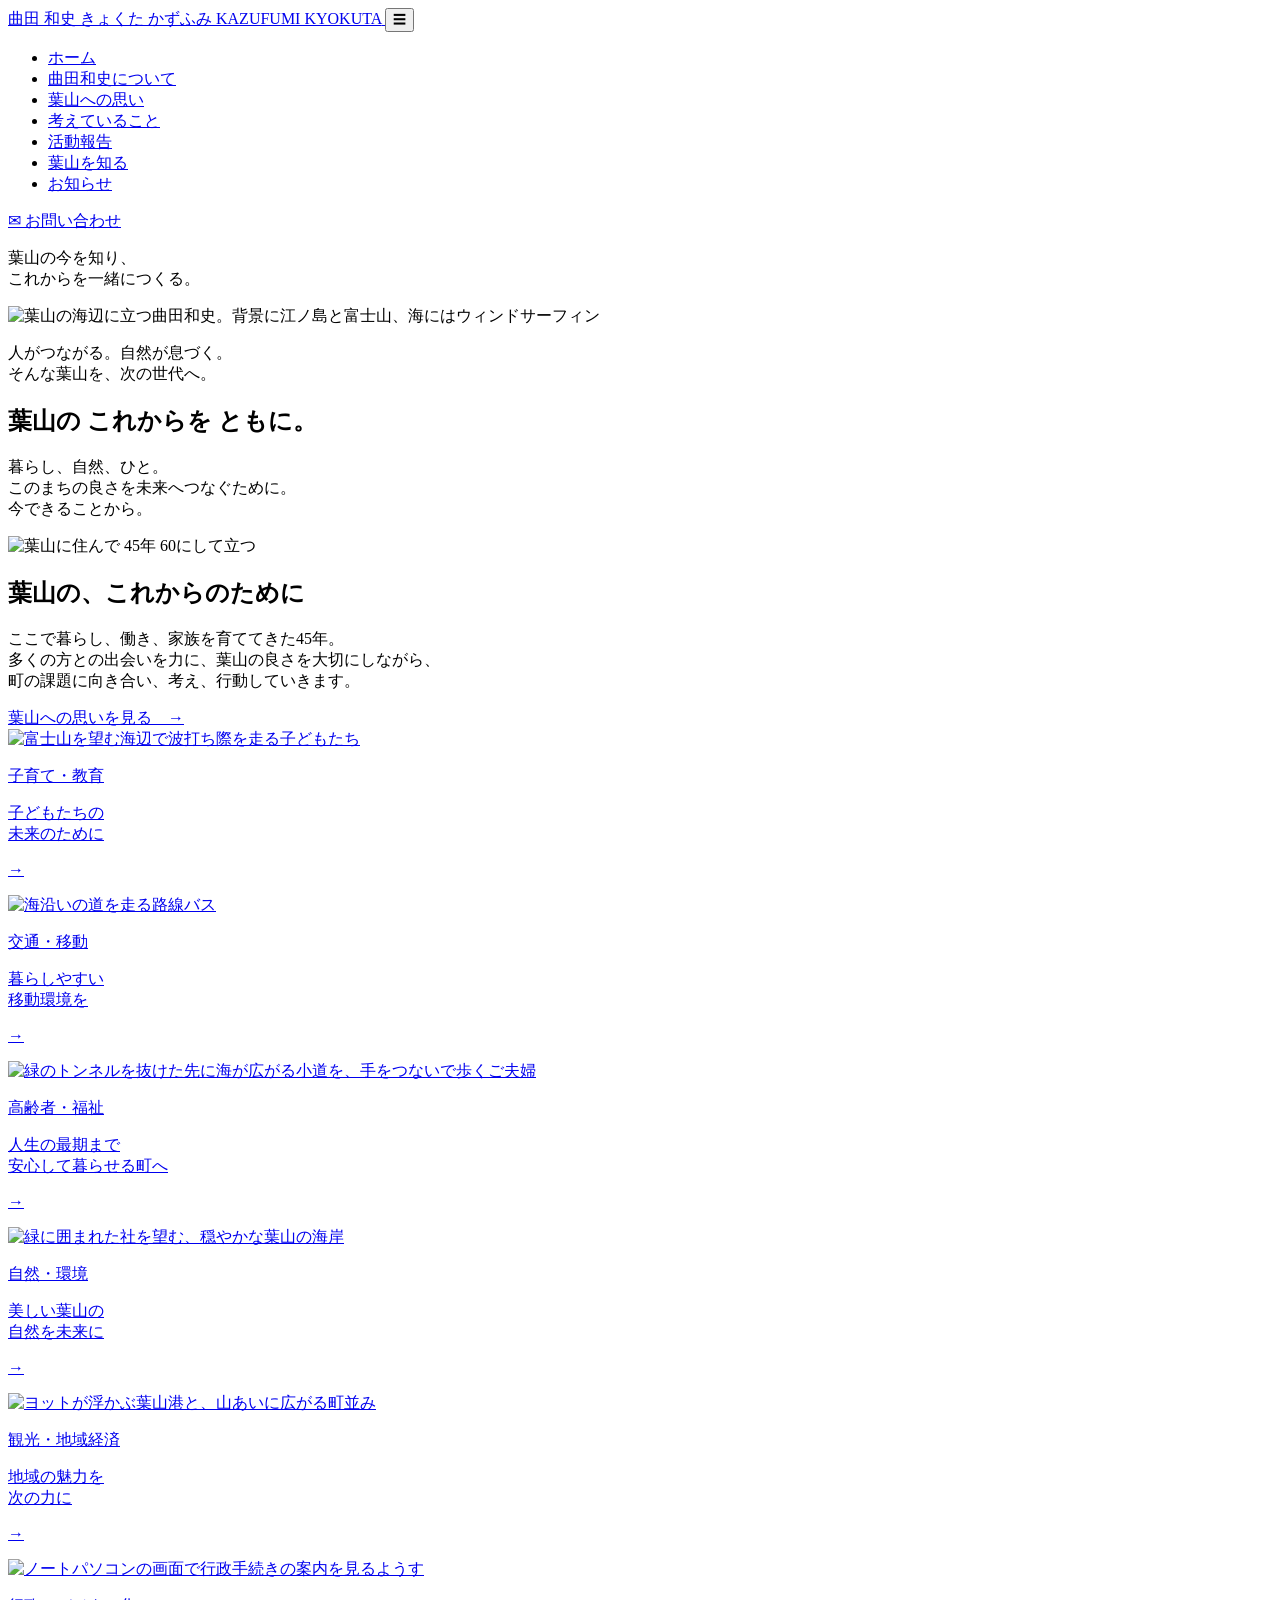
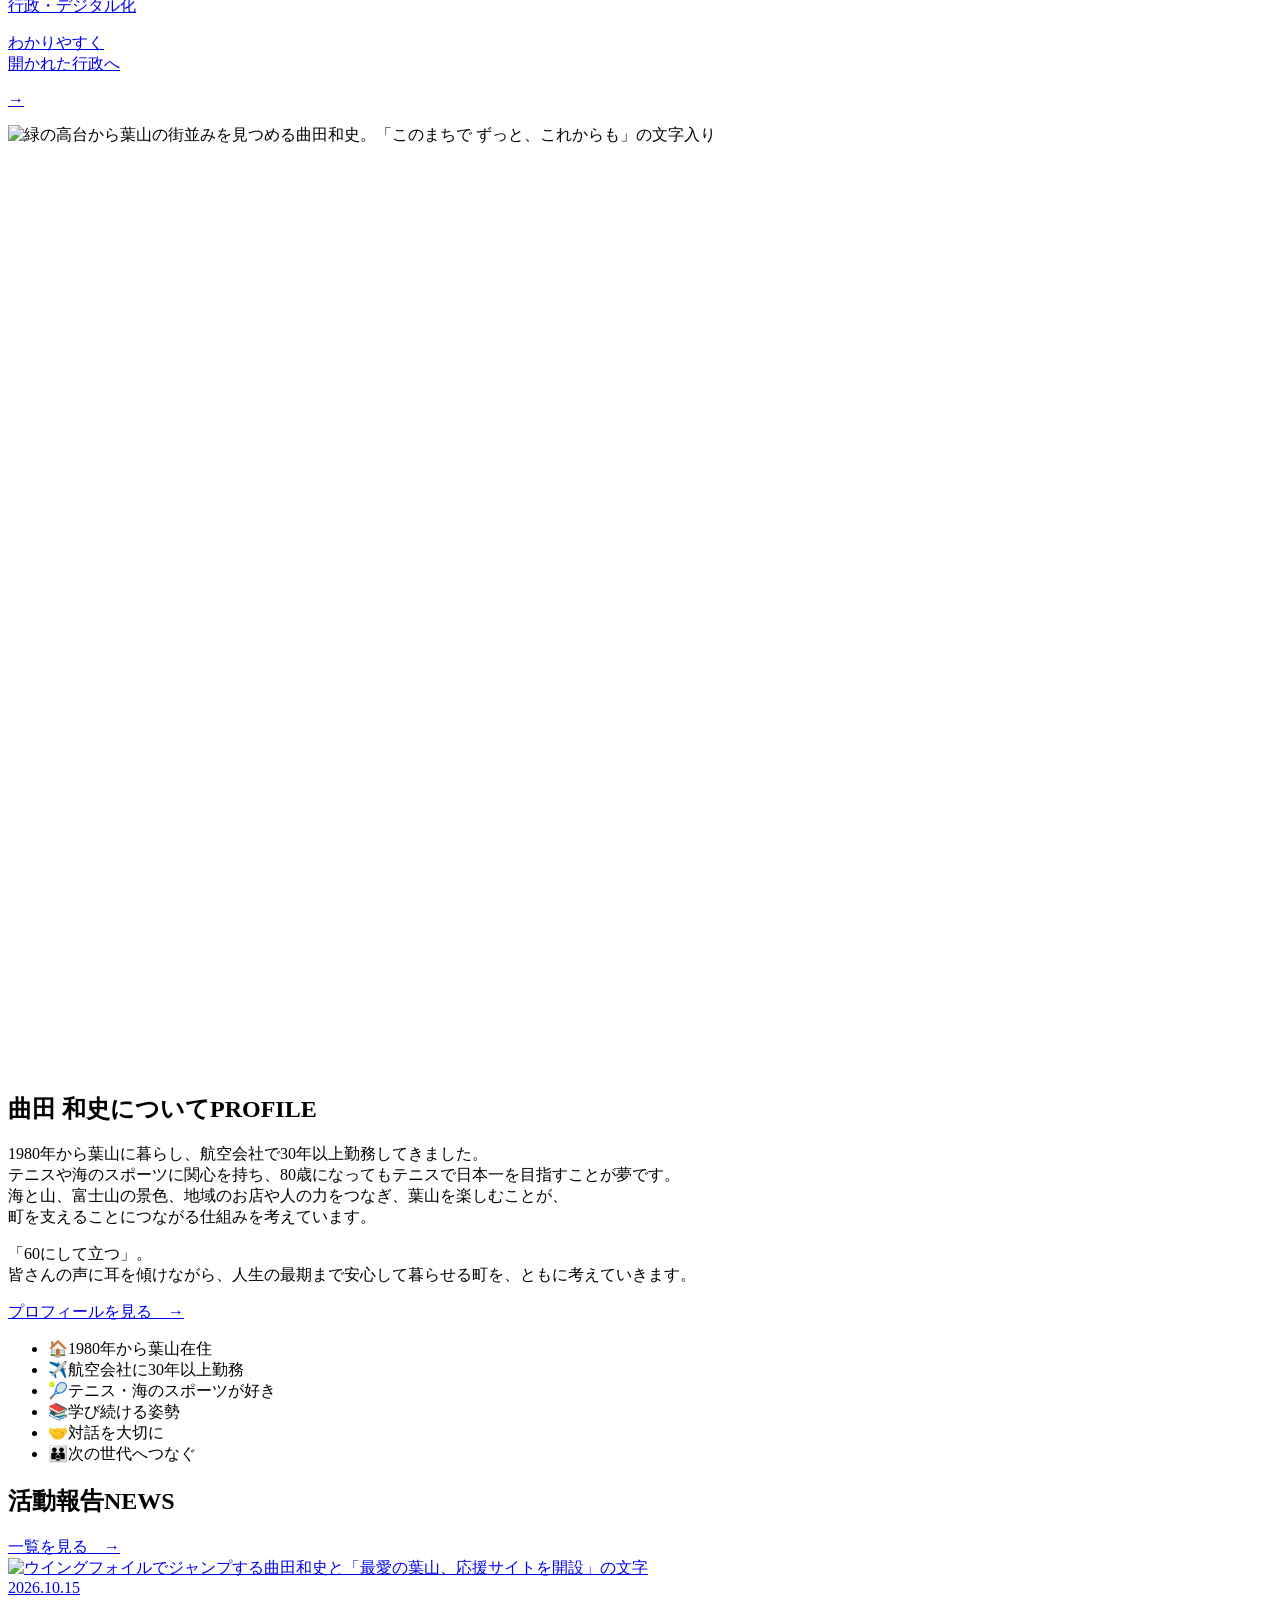
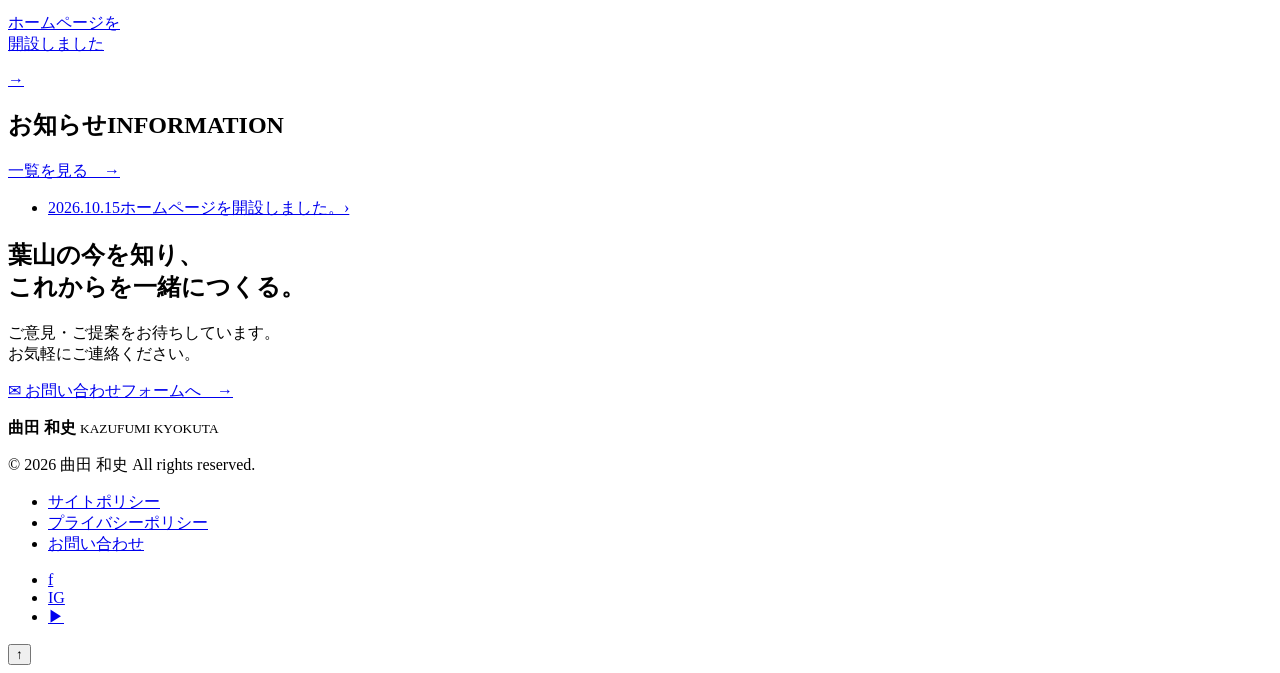
==== index.html @ 7542985b "開設日の表示を2026.10.15に変更 トップの「活動報告」カードと「お知らせ」欄の、ホームページ開設日を 2026.09.14から2026.10.15に変更した。datetime属性も合わせて更新" ====
<!DOCTYPE html>
<html lang="ja">
<head>
  <meta charset="UTF-8">
  <meta name="viewport" content="width=device-width, initial-scale=1.0">
  <title>曲田 和史 | 葉山のこれからを、ともに。</title>
  <link rel="stylesheet" href="assets/css/common.css">
</head>
<body>

  <!-- ============ ヘッダー ============ -->
  <header class="header">
    <div class="header__inner">

      <a class="logo" href="#home">
        <span class="logo__name">曲田 和史</span>
        <span class="logo__kana">きょくた かずふみ</span>
        <span class="logo__roman">KAZUFUMI KYOKUTA</span>
      </a>

      <!-- スマホ用のメニューボタン。押すと下のナビが開く（JS の 1〜3 番） -->
      <button class="menu-btn" id="menuBtn" aria-label="メニューを開く">☰</button>

      <nav class="nav" id="nav">
        <ul class="nav__list">
          <li><a href="#home" class="is-current">ホーム</a></li>
          <li><a href="#profile">曲田和史について</a></li>
          <li><a href="#omoi">葉山への思い</a></li>
          <li><a href="#policy">考えていること</a></li>
          <li><a href="#news">活動報告</a></li>
          <li><a href="#hayama">葉山を知る</a></li>
          <li><a href="#info">お知らせ</a></li>
        </ul>
      </nav>

      <a class="btn btn--fill header__contact" href="#contact">✉ お問い合わせ</a>

      <p class="header__catch">葉山の今を知り、<br>これからを一緒につくる。</p>

    </div>
  </header>

  <!-- ============ ヒーロー（トップの大きな見せ場） ============ -->
  <section class="hero" id="home">

    <!-- メイン写真。assets/images フォルダに置いた画像ファイルを、パスで指定している。
         alt は写真が表示できないときに代わりに読まれる説明文なので、内容がわかるように書く -->
    <img class="hero__bg" src="assets/images/hero-kyokuta-portrait_2560x1696.png"
         alt="葉山の海辺に立つ曲田和史。背景に江ノ島と富士山、海にはウィンドサーフィン">

    <div class="hero__inner">

      <p class="hero__lead">
        人がつながる。自然が息づく。<br>
        そんな葉山を、次の世代へ。
      </p>

      <h1 class="hero__catch">
        <span>葉山の</span>
        <span>これからを</span>
        <span>ともに。</span>
      </h1>

      <p class="hero__sub">
        暮らし、自然、ひと。<br>
        このまちの良さを未来へつなぐために。<br>
        今できることから。
      </p>

    </div>

    <!-- 毛筆の文字は画像（背景が透明な PNG）で用意して貼る。
         alt に同じ文字を書いておくと、画像が表示できないときや読み上げのときに、文字として伝わる -->
    <div class="hero__badge">
      <img src="assets/images/calligraphy-45years-transparent_2466x875.png" alt="葉山に住んで 45年 60にして立つ">
    </div>
  </section>

  <!-- ============ 考えていること（政策） ============ -->
  <section class="section policy" id="policy">
    <div class="container policy__inner">

      <div class="policy__text">
        <h2 class="heading">葉山の、これからのために</h2>
        <p>
          ここで暮らし、働き、家族を育ててきた45年。<br>
          多くの方との出会いを力に、葉山の良さを大切にしながら、<br>
          町の課題に向き合い、考え、行動していきます。
        </p>
        <a class="btn btn--line" href="#omoi">葉山への思いを見る　→</a>
      </div>

      <div class="policy__cards">

        <a class="card" href="kosodate.html">
          <div class="photo">
            <img src="assets/images/beach-kids-fuji-view-licensed_2000x1333.jpeg"
                 alt="富士山を望む海辺で波打ち際を走る子どもたち"
                 style="width: 100%; height: 100%; object-fit: cover;">
          </div>
          <div class="card__body">
            <p class="card__title">子育て・教育</p>
            <p class="card__desc">子どもたちの<br>未来のために</p>
            <p class="card__arrow">→</p>
          </div>
        </a>

        <a class="card" href="kotsu.html">
          <div class="photo">
            <img src="assets/images/hayama-coast-route-bus-licensed_2730x1536.jpg"
                 alt="海沿いの道を走る路線バス"
                 style="width: 100%; height: 100%; object-fit: cover;">
          </div>
          <div class="card__body">
            <p class="card__title">交通・移動</p>
            <p class="card__desc">暮らしやすい<br>移動環境を</p>
            <p class="card__arrow">→</p>
          </div>
        </a>

        <a class="card" href="korei.html">
          <div class="photo">
            <img src="assets/images/coastal-path-couple-walking-licensed_2000x1335.jpeg"
                 alt="緑のトンネルを抜けた先に海が広がる小道を、手をつないで歩くご夫婦"
                 style="width: 100%; height: 100%; object-fit: cover;">
          </div>
          <div class="card__body">
            <p class="card__title">高齢者・福祉</p>
            <p class="card__desc">人生の最期まで<br>安心して暮らせる町へ</p>
            <p class="card__arrow">→</p>
          </div>
        </a>

        <a class="card" href="shizen.html">
          <div class="photo">
            <img src="assets/images/morito-beach-shrine-view-licensed_2000x1333.jpeg"
                 alt="緑に囲まれた社を望む、穏やかな葉山の海岸"
                 style="width: 100%; height: 100%; object-fit: cover;">
          </div>
          <div class="card__body">
            <p class="card__title">自然・環境</p>
            <p class="card__desc">美しい葉山の<br>自然を未来に</p>
            <p class="card__arrow">→</p>
          </div>
        </a>

        <a class="card" href="kanko.html">
          <div class="photo">
            <img src="assets/images/hayama-marina-port-view-licensed_3648x2736.jpg"
                 alt="ヨットが浮かぶ葉山港と、山あいに広がる町並み"
                 style="width: 100%; height: 100%; object-fit: cover;">
          </div>
          <div class="card__body">
            <p class="card__title">観光・地域経済</p>
            <p class="card__desc">地域の魅力を<br>次の力に</p>
            <p class="card__arrow">→</p>
          </div>
        </a>

        <a class="card" href="gyosei.html">
          <div class="photo">
            <img src="assets/images/laptop-keyboard-online-procedure-licensed_2502x1696.jpg"
                 alt="ノートパソコンの画面で行政手続きの案内を見るようす"
                 style="width: 100%; height: 100%; object-fit: cover;">
          </div>
          <div class="card__body">
            <p class="card__title">行政・デジタル化</p>
            <p class="card__desc">わかりやすく<br>開かれた行政へ</p>
            <p class="card__arrow">→</p>
          </div>
        </a>

      </div>
    </div>
  </section>

  <!-- ============ 曲田 和史について（プロフィール） ============ -->
  <section class="section profile" id="profile">
    <div class="container profile__inner">

      <div class="profile__figure" style="aspect-ratio: 4 / 3;">
        <div class="photo" style="width: 100%; height: 100%;">
          <img src="assets/images/kyokuta-hillside-town-view-licensed_2390x1792.jpg"
               alt="緑の高台から葉山の街並みを見つめる曲田和史。「このまちで ずっと、これからも」の文字入り"
               style="width: 100%; height: 100%; object-fit: cover;">
        </div>
      </div>

      <div class="profile__text">
        <h2 class="heading">曲田 和史について<span class="heading-en">PROFILE</span></h2>
        <p>
          1980年から葉山に暮らし、航空会社で30年以上勤務してきました。<br>
          テニスや海のスポーツに関心を持ち、80歳になってもテニスで日本一を目指すことが夢です。<br>
          海と山、富士山の景色、地域のお店や人の力をつなぎ、葉山を楽しむことが、<br>
          町を支えることにつながる仕組みを考えています。
        </p>
        <p>
          「60にして立つ」。<br>
          皆さんの声に耳を傾けながら、人生の最期まで安心して暮らせる町を、ともに考えていきます。
        </p>
        <a class="btn btn--line" href="profile.html">プロフィールを見る　→</a>
      </div>

      <!-- アイコンは絵文字（ただの文字）を使っているので、外部のライブラリはいらない -->
      <ul class="profile__points">
        <li><span class="icon">🏠</span>1980年から葉山在住</li>
        <li><span class="icon">✈️</span>航空会社に30年以上勤務</li>
        <li><span class="icon">🎾</span>テニス・海のスポーツが好き</li>
        <li><span class="icon">📚</span>学び続ける姿勢</li>
        <li><span class="icon">🤝</span>対話を大切に</li>
        <li><span class="icon">👪</span>次の世代へつなぐ</li>
      </ul>

    </div>
  </section>

  <!-- ============ 活動報告 ＋ お知らせ ============ -->
  <section class="section news" id="news">
    <div class="container news__inner">

      <div id="omoi">
        <div class="news__head">
          <h2 class="heading">活動報告<span class="heading-en">NEWS</span></h2>
          <a class="link-more" href="#news">一覧を見る　→</a>
        </div>

        <div class="news__cards">

          <a class="card news__card" href="#news">
            <div class="photo">
              <img src="assets/images/hayama-support-site-launch-wingjump_2390x1792.jpg"
                   alt="ウイングフォイルでジャンプする曲田和史と「最愛の葉山、応援サイトを開設」の文字"
                   style="width: 100%; height: 100%; object-fit: cover; object-position: center bottom;">
            </div>
            <div class="card__body">
              <time datetime="2026-10-15">2026.10.15</time>
              <p>ホームページを<br>開設しました</p>
              <p class="card__arrow">→</p>
            </div>
          </a>

        </div>
      </div>

      <div id="info">
        <div class="news__head">
          <h2 class="heading">お知らせ<span class="heading-en">INFORMATION</span></h2>
          <a class="link-more" href="#info">一覧を見る　→</a>
        </div>

        <ul class="info__list">
          <li><a href="#info"><time datetime="2026-10-15">2026.10.15</time>ホームページを開設しました。<span class="arrow">›</span></a></li>
        </ul>
      </div>

    </div>
  </section>

  <!-- ============ お問い合わせへの呼びかけ ============ -->
  <section class="cta" id="contact">
    <div class="container cta__inner">

      <div>
        <h2 class="cta__title">
          葉山の今を知り、<br>
          これからを一緒につくる。
        </h2>
        <p class="cta__text">
          ご意見・ご提案をお待ちしています。<br>
          お気軽にご連絡ください。
        </p>
        <a class="btn btn--white" href="#contact">✉ お問い合わせフォームへ　→</a>
      </div>

      <p class="cta__sign" id="hayama">
        <strong>曲田 和史</strong>
        <small>KAZUFUMI KYOKUTA</small>
      </p>

    </div>
  </section>

  <!-- ============ フッター ============ -->
  <footer class="footer">
    <div class="container footer__inner">

      <p style="margin: 0;">© 2026 曲田 和史 All rights reserved.</p>

      <ul class="footer__links">
        <li><a href="sitepolicy.html">サイトポリシー</a></li>
        <li><a href="privacypolicy.html">プライバシーポリシー</a></li>
        <li><a href="#contact">お問い合わせ</a></li>
      </ul>

      <ul class="footer__sns">
        <li><a href="#" aria-label="Facebook">f</a></li>
        <li><a href="#" aria-label="Instagram">IG</a></li>
        <li><a href="#" aria-label="YouTube">▶</a></li>
      </ul>

    </div>
  </footer>

  <!-- 右下に固定される「上に戻る」ボタン -->
  <button class="to-top" id="toTopBtn" aria-label="ページの先頭へ戻る">↑</button>

  <script>
    // 1. スマホ用のメニューボタンと、開け閉めしたいナビを探しておく
    const menuBtn = document.getElementById("menuBtn");
    const nav = document.getElementById("nav");

    // 2. メニューボタンがクリックされたら、ナビに is-open という印を付け外しする
    //    （classList.toggle は「付いていなければ付ける／付いていれば外す」という便利な命令）
    menuBtn.addEventListener("click", function () {
      nav.classList.toggle("is-open");
    });

    // 3. ナビの中のリンクが押されたら、開いたメニューを閉じる
    //    querySelectorAll で「当てはまるものすべて」を集め、forEach で 1つずつ処理する
    nav.querySelectorAll("a").forEach(function (link) {
      link.addEventListener("click", function () {
        nav.classList.remove("is-open");
      });
    });

    // 4. 右下の「上に戻る」ボタンを探しておく
    const toTopBtn = document.getElementById("toTopBtn");

    // 5. ページがスクロールされるたびに、中括弧の中を実行する
    //    window.scrollY は「今どれくらい下までスクロールしたか」を px であらわす数
    window.addEventListener("scroll", function () {
      if (window.scrollY > 400) {
        toTopBtn.classList.add("is-visible");     // 400px より下なら、ボタンを表示する
      } else {
        toTopBtn.classList.remove("is-visible");  // それより上なら、ボタンを隠す
      }
    });

    // 6. 「上に戻る」ボタンがクリックされたら、ページの先頭（top: 0）までなめらかに動かす
    toTopBtn.addEventListener("click", function () {
      window.scrollTo({ top: 0, behavior: "smooth" });
    });

    // 7. SNSのアイコンがクリックされたら、まだ準備中であることを知らせる
    //    forEach で3つのアイコンすべてに同じ処理をつける
    document.querySelectorAll(".footer__sns a").forEach(function (link) {
      link.addEventListener("click", function (event) {
        event.preventDefault();  // リンク先へ移動しようとするのを止める
        alert("SNSアカウントは現在準備中です。");
      });
    });
  </script>

</body>
</html>
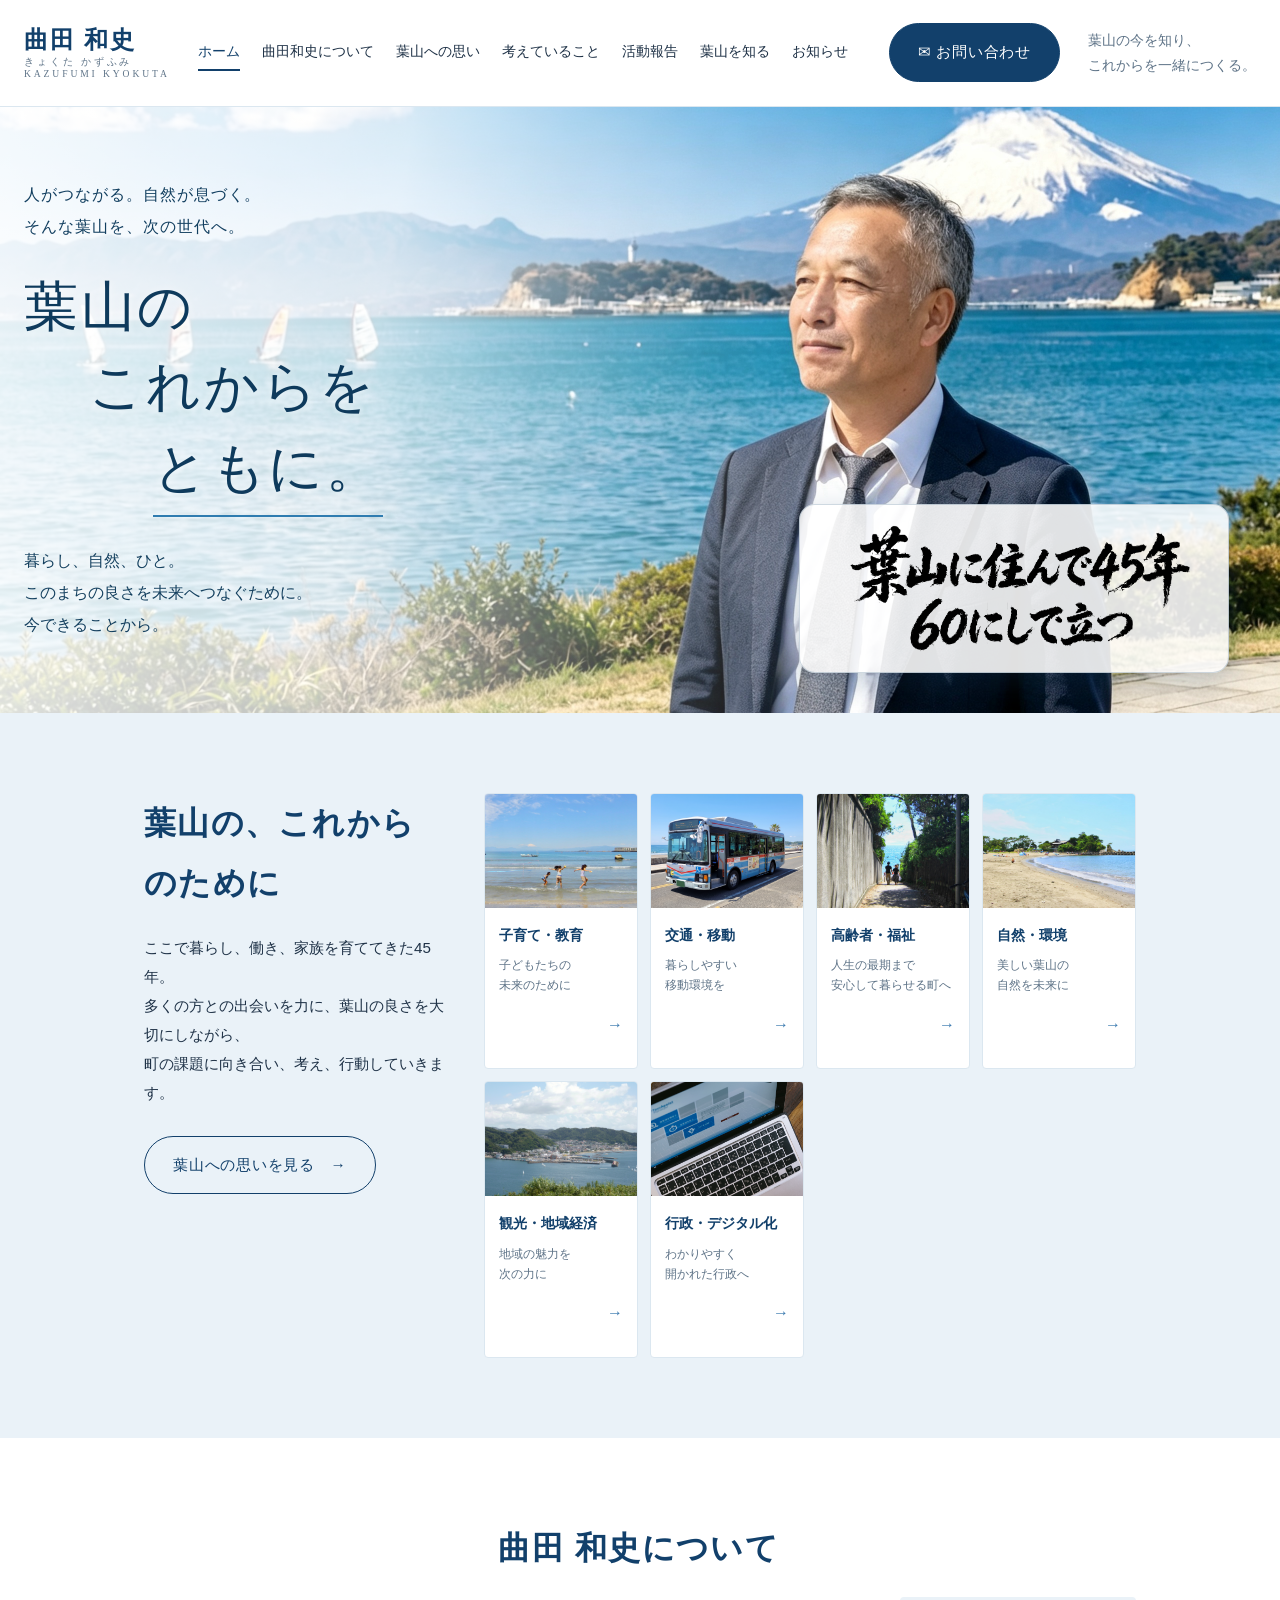
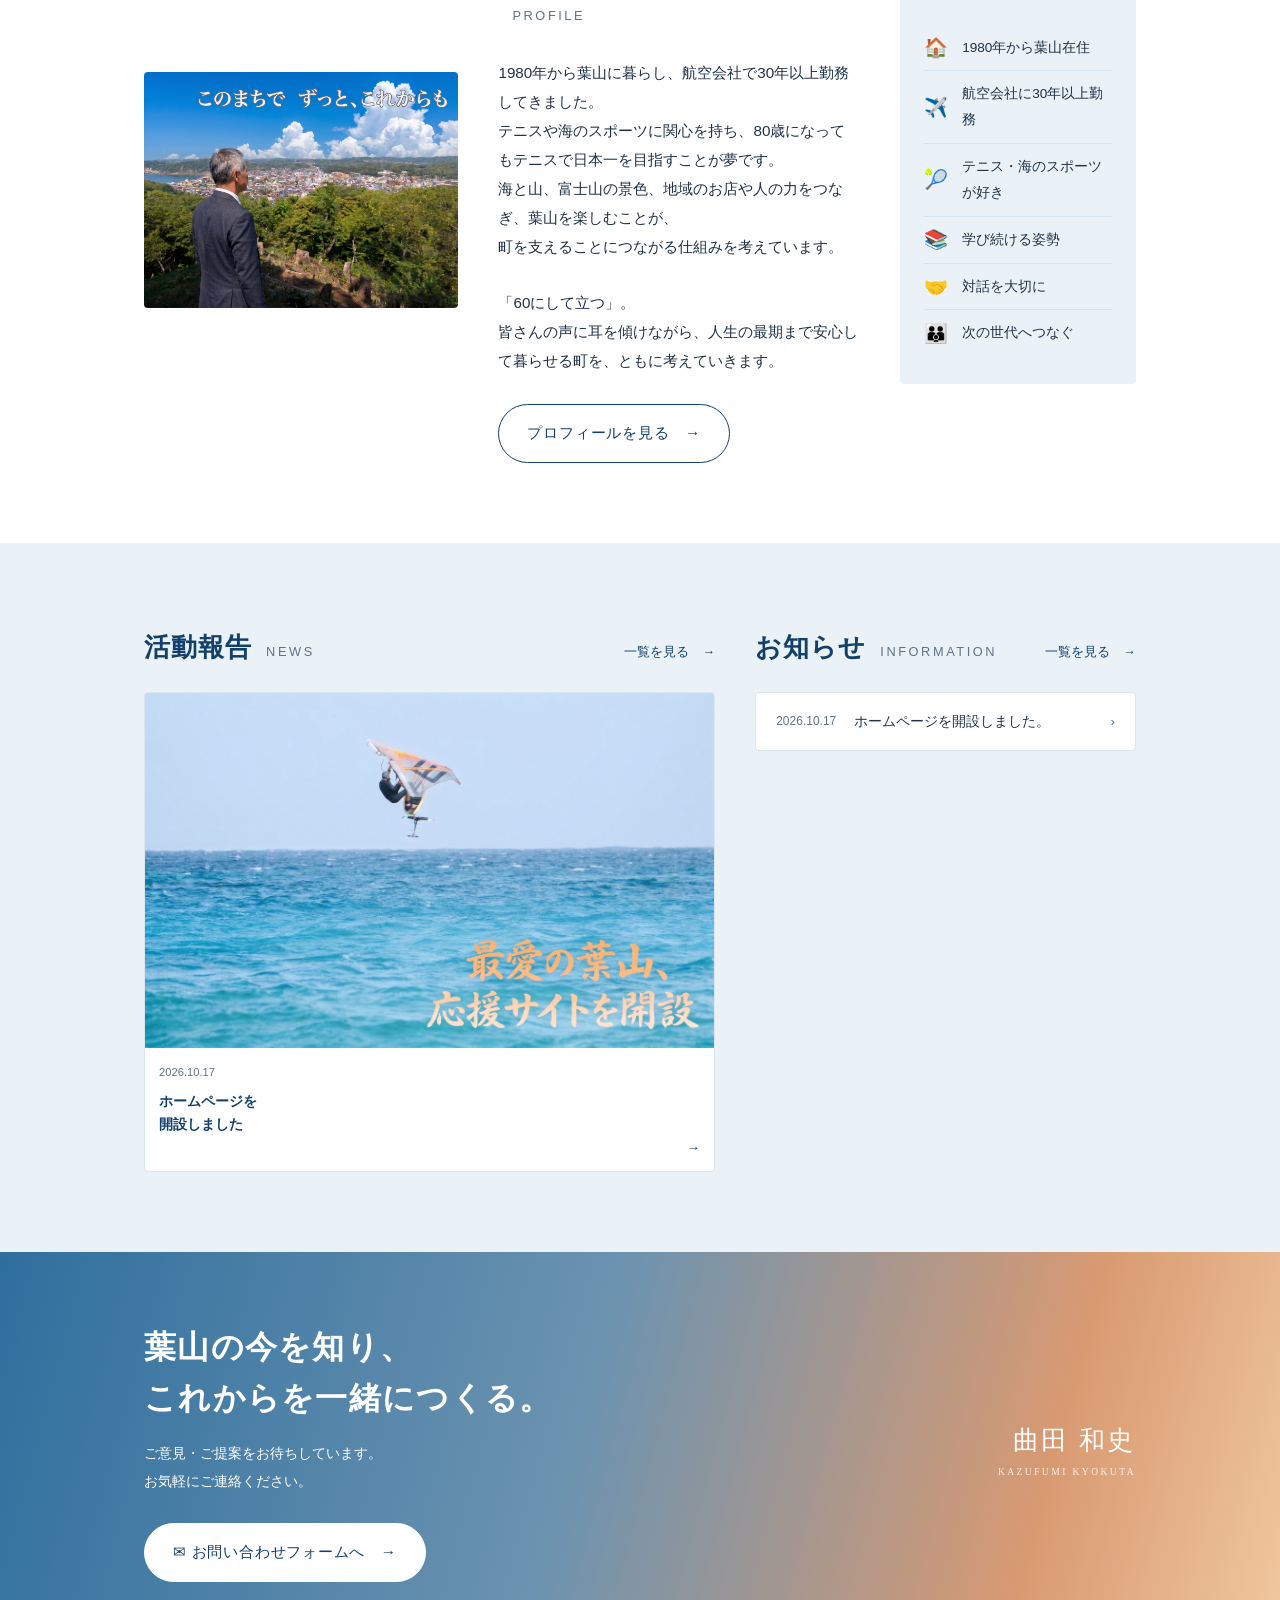
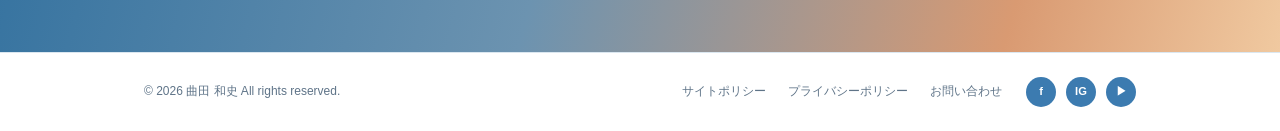
==== commit 562db6f7: "開設日の表示を2026.10.17に変更 トップの「活動報告」カードと「お知らせ」欄のホームページ開設日を、 2026.10.15から2026.10.17に変更した。datetime属性も合わせて更新" ====
--- a/index.html
+++ b/index.html
@@ -233,7 +233,7 @@
                    style="width: 100%; height: 100%; object-fit: cover; object-position: center bottom;">
             </div>
             <div class="card__body">
-              <time datetime="2026-10-15">2026.10.15</time>
+              <time datetime="2026-10-17">2026.10.17</time>
               <p>ホームページを<br>開設しました</p>
               <p class="card__arrow">→</p>
             </div>
@@ -249,7 +249,7 @@
         </div>
 
         <ul class="info__list">
-          <li><a href="#info"><time datetime="2026-10-15">2026.10.15</time>ホームページを開設しました。<span class="arrow">›</span></a></li>
+          <li><a href="#info"><time datetime="2026-10-17">2026.10.17</time>ホームページを開設しました。<span class="arrow">›</span></a></li>
         </ul>
       </div>
 
--- a/assets/css/common.css
+++ b/assets/css/common.css
@@ -0,0 +1,1005 @@
+    /* 1. よく使う色をここにまとめておく。--名前 で作った値は、下のほうで var(--名前) と書いて呼び出せる */
+    :root {
+      --navy:       #12406b;   /* 見出しやボタンに使う濃い青 */
+      --navy-dark:  #0c2d4d;   /* いちばん濃い青（ボタンを押したときなど） */
+      --navy-light: #3c7bb0;   /* 少し明るい青 */
+      --sky:        #eaf2f8;   /* 背景のうすい水色 */
+      --sky-deep:   #d3e5f1;   /* 少し濃い水色 */
+      --text:       #1f3247;   /* ふつうの文字の色 */
+      --text-sub:   #5f7488;   /* 補足の文字の色（少し薄い） */
+      --line:       #dbe7f0;   /* 区切り線や枠の色 */
+      --white:      #ffffff;
+    }
+
+    /* 2. ブラウザが最初から付けている余白などを打ち消しておく。* は「すべての要素」という意味 */
+    * {
+      box-sizing: border-box;  /* 幅の計算に padding と border も含める（レイアウトが崩れにくくなる） */
+    }
+
+    /* 3. ページ全体の基本の見た目 */
+    html {
+      scroll-behavior: smooth; /* ページ内リンクを押したとき、ぴょんと飛ばずになめらかに動く */
+    }
+
+    body {
+      margin: 0;
+      font-family: "Yu Gothic UI", "Hiragino Sans", "Meiryo", sans-serif;
+      font-size: 16px;
+      line-height: 1.9;
+      color: var(--text);
+      background-color: var(--white);
+    }
+
+    img {
+      max-width: 100%;         /* 画面より大きい画像がはみ出さないようにする */
+      height: auto;
+      display: block;
+    }
+
+    a {
+      color: inherit;          /* inherit = 親と同じ指定を受けつぐ。ここでは文字色をそのままにする */
+      text-decoration: none;   /* リンクの下線を消す */
+    }
+
+    /* 4. 中身を画面の中央に置くための箱。max-width で広がりすぎるのを止める */
+    .container {
+      width: 100%;
+      max-width: 1040px;
+      margin: 0 auto;          /* 左右の margin を auto にすると中央に寄る */
+      padding: 0 24px;
+    }
+
+    /* 5. セクション（大きなかたまり）の上下の余白 */
+    .section {
+      padding: 80px 0;
+      /* 上に固定されているヘッダーの下にタイトルが隠れないよう、リンクで飛んだときの余白をとる */
+      scroll-margin-top: 90px;
+    }
+
+    /* 6. セクションの見出し。日本語の大きい文字と、そのうしろの小さい英語をセットで使う */
+    .heading {
+      margin: 0 0 20px;
+      font-size: 2rem;         /* rem は「body の文字サイズの何倍か」。2rem = 32px */
+      font-weight: 700;
+      letter-spacing: 0.04em;  /* 文字と文字のすき間を少し広げると上品に見える */
+      color: var(--navy);
+    }
+
+    .heading-en {
+      margin-left: 14px;
+      font-size: 0.8rem;
+      font-weight: 500;
+      letter-spacing: 0.2em;
+      color: var(--text-sub);
+    }
+
+    /* 7. 【写真のかわりの箱】まだ写真がないので、うすい水色の四角で場所だけ作っておく。
+          写真ができたら、この <div class="photo"> を <img src="ファイル名" alt="説明"> に差し替える */
+    .photo {
+      display: flex;                 /* 中の文字を上下左右の中央に置くための指定（この行と下の2行がセット） */
+      align-items: center;
+      justify-content: center;
+      background: linear-gradient(150deg, var(--sky-deep), #b9d6e8);
+      border-radius: 4px;
+      overflow: hidden;              /* 中身が箱からはみ出したら切り取る */
+    }
+
+    .photo span {
+      padding: 4px 10px;
+      font-size: 0.75rem;
+      line-height: 1.6;
+      text-align: center;
+      color: #4a6d87;
+    }
+
+    /* 8. ボタンの共通の見た目。塗りつぶしの青ボタンと、枠だけの白ボタンの2種類を用意する */
+    .btn {
+      display: inline-flex;          /* 文字と矢印を横に並べつつ、上下の中央でそろえる */
+      align-items: center;
+      gap: 12px;                     /* 中の要素どうしのすき間 */
+      padding: 14px 28px;
+      font-size: 0.95rem;
+      font-family: inherit;
+      letter-spacing: 0.05em;
+      border-radius: 999px;          /* とても大きい値にすると、左右が半円のカプセル型になる */
+      border: 1px solid var(--navy);
+      cursor: pointer;               /* マウスを重ねたときの矢印を「指」の形にする */
+      transition: 0.25s;             /* 色などが変わるとき、0.25 秒かけてなめらかに変える */
+    }
+
+    .btn--fill {
+      color: var(--white);
+      background: var(--navy);
+    }
+
+    /* 9. :hover は「マウスを重ねたとき」の見た目 */
+    .btn--fill:hover {
+      background: var(--navy-dark);
+      border-color: var(--navy-dark);
+    }
+
+    .btn--line {
+      color: var(--navy);
+      background: transparent;       /* transparent = 透明（背景色なし） */
+    }
+
+    .btn--line:hover {
+      color: var(--white);
+      background: var(--navy);
+    }
+
+    /* 10. ヘッダー。position: sticky でスクロールしても画面の上にはりつく */
+    .header {
+      position: sticky;
+      top: 0;
+      z-index: 50;                   /* 数字が大きいほど手前に表示される */
+      background: rgba(255, 255, 255, 0.95);
+      border-bottom: 1px solid var(--line);
+      backdrop-filter: blur(6px);    /* うしろをぼかして、すこし透けたガラスのように見せる */
+    }
+
+    .header__inner {
+      display: flex;                 /* 中身を横一列に並べる */
+      align-items: center;
+      gap: 28px;
+      max-width: 1280px;
+      margin: 0 auto;
+      padding: 14px 24px;
+    }
+
+    /* 11. 左上の名前（ロゴ）。明朝体にすると落ちついた雰囲気になる */
+    .logo {
+      flex-shrink: 0;                /* 画面が狭くなっても、この部分は縮ませない */
+      font-family: "Yu Mincho", "Hiragino Mincho ProN", "MS PMincho", serif;
+      line-height: 1.3;
+    }
+
+    .logo__name {
+      display: block;
+      font-size: 1.5rem;
+      font-weight: 700;
+      letter-spacing: 0.08em;
+      color: var(--navy);
+    }
+
+    .logo__kana,
+    .logo__roman {
+      display: block;
+      font-size: 0.6rem;
+      letter-spacing: 0.3em;
+      color: var(--text-sub);
+    }
+
+    /* 12. メニュー（ナビゲーション）。ul の点を消して横に並べる */
+    .nav {
+      margin-right: auto;            /* 右側の margin を auto にすると、残りのすき間を全部そこに使う＝左に寄る */
+    }
+
+    .nav__list {
+      display: flex;
+      gap: 22px;
+      margin: 0;
+      padding: 0;
+      list-style: none;              /* 箇条書きの点を消す */
+    }
+
+    .nav__list a {
+      display: inline-block;
+      padding: 4px 0;
+      font-size: 0.85rem;
+      border-bottom: 2px solid transparent;  /* 下線の場所を先に作っておき、色だけ透明にしておく */
+      transition: 0.2s;
+    }
+
+    .nav__list a:hover,
+    .nav__list a.is-current {        /* is-current は「今見ているページ」に付ける印 */
+      color: var(--navy);
+      border-bottom-color: var(--navy);
+    }
+
+    /* 13. ヘッダーのいちばん右の小さなキャッチコピー */
+    .header__catch {
+      flex-shrink: 0;
+      font-size: 0.9rem;
+      line-height: 1.7;
+      color: var(--text-sub);
+    }
+
+    /* 14. スマホ用のメニューボタン。ふだんは display: none で隠しておき、画面が狭いときだけ出す（下の 33 番） */
+    .menu-btn {
+      display: none;
+      width: 44px;
+      height: 44px;
+      padding: 0;
+      background: transparent;
+      border: 1px solid var(--line);
+      border-radius: 8px;
+      font-size: 1.2rem;
+      color: var(--navy);
+      cursor: pointer;
+    }
+
+    /* 15. ヒーロー（トップのいちばん目立つ場所）。メイン写真を全面に敷き、その上に文字を重ねる。
+          .hero::before は写真の上にかぶせる「白いベール」。左半分だけ白くして、文字を読みやすくしている。
+          （::before は、その要素の中に作れる飾り用の箱。content がないと表示されないのがお約束） */
+    .hero {
+      position: relative;            /* 中の要素を position: absolute で自由に置けるようにする土台 */
+      overflow: hidden;
+      background-color: #9fd0ef;     /* 写真が表示される前や、読み込めなかったときの色 */
+    }
+
+    .hero::before {
+      content: "";
+      position: absolute;
+      inset: 0;                      /* 上下左右ぴったり 0 = 親（.hero）いっぱいに広げる */
+      z-index: 1;                    /* 数字が大きいほど手前。写真（0）より手前、文字（2）より後ろ */
+      background: linear-gradient(100deg,
+        rgba(255, 255, 255, 0.90) 0%,
+        rgba(255, 255, 255, 0.74) 30%,
+        rgba(255, 255, 255, 0.20) 54%,
+        rgba(255, 255, 255, 0.00) 70%);
+    }
+
+    /* 16. メイン写真。object-fit: cover は「箱いっぱいに、写真の比率を保ったまま切り取って表示する」指定。
+          object-position で表示の中心をずらし、右寄りに写っている人物が切れないようにしている */
+    .hero__bg {
+      position: absolute;
+      inset: 0;
+      z-index: 0;
+      width: 100%;
+      height: 100%;
+      object-fit: cover;
+      object-position: 72% center;
+    }
+
+    /* 17. ヒーローの文字を入れる箱。写真とベールより手前に出したいので z-index: 2 にする */
+    .hero__inner {
+      position: relative;
+      z-index: 2;
+      display: grid;                 /* grid は中身を「表のマス目」のように置くしくみ */
+      grid-template-columns: minmax(0, 600px);  /* 左に1列だけ作る＝文字が画面の左半分におさまる */
+      align-content: center;         /* 中身をたての中央にそろえる */
+      max-width: 1280px;
+      margin: 0 auto;                /* 左右の margin を auto にすると中央に寄る */
+      padding: 72px 24px;
+      min-height: 600px;
+    }
+
+    /* 18. キャッチコピーの上に置くリード文 */
+    .hero__lead {
+      margin: 0 0 24px;
+      font-size: 1rem;
+      line-height: 2;
+      letter-spacing: 0.06em;
+      color: #123f60;
+      text-shadow: 0 1px 6px rgba(255, 255, 255, 0.8);  /* 背景が写真でも読めるよう、白い光を後ろに敷く */
+    }
+
+    /* 19. 大きなキャッチコピー。明朝体＋広めの字間で、手書きの筆文字に近い印象にする。
+          2行目・3行目を少しずつ右にずらして、手書きらしい流れを作っている */
+    .hero__catch {
+      margin: 0 0 28px;
+      font-family: "Yu Mincho", "Hiragino Mincho ProN", "MS PMincho", serif;
+      font-size: clamp(2.2rem, 4.2vw, 3.6rem);  /* clamp(最小, ふつう, 最大) で画面幅に応じて字の大きさを変える */
+      font-weight: 500;
+      line-height: 1.5;
+      letter-spacing: 0.05em;
+      color: #0e3a5c;
+      text-shadow: 0 1px 10px rgba(255, 255, 255, 0.75);
+    }
+
+    .hero__catch span { display: block; }
+
+    .hero__catch span:nth-child(2) { margin-left: 1.2em; }  /* nth-child(2) = 2番目の要素 */
+    .hero__catch span:nth-child(3) {
+      margin-left: 2.4em;
+      border-bottom: 2px solid #2f7cb0;   /* 3行目の下に、下線の飾りを引く */
+      padding-bottom: 6px;
+      display: inline-block;
+    }
+
+    /* 20. キャッチコピーの下の説明文 */
+    .hero__sub {
+      margin: 0;
+      font-size: 1rem;
+      line-height: 2;
+      color: #14405f;
+      text-shadow: 0 1px 6px rgba(255, 255, 255, 0.8);
+    }
+
+    /* 21. 「葉山に住んで45年／60にして立つ」の毛筆バッジ。
+          毛筆の画像が横長（16:9）なので、下じきも丸ではなく「角の丸い横長の板」にして形をそろえている。
+          （正円にすると、横長の画像を収めたときに上下へ大きなすき間ができて、文字が小さくなってしまう）
+          位置をずらしたいときは right と bottom の数字を変える */
+    .hero__badge {
+      position: absolute;
+      right: 4%;
+      bottom: 40px;
+      z-index: 2;
+      width: min(430px, 40%);        /* min(A, B) は「A と B の小さいほう」。画面が狭いと自動で縮む */
+      /* 画像は文字ギリギリまで切り詰めてあるので、下じき側で余白をとる */
+      padding: 16px 22px;
+      background: rgba(255, 255, 255, 0.88);
+      border-radius: 16px;
+      /* box-shadow は影。1つめ（inset）で内側に細い枠線を描き、2つめで外側にやわらかい影を落とす */
+      box-shadow:
+        inset 0 0 0 1px rgba(18, 64, 107, 0.2),
+        0 8px 30px rgba(18, 64, 107, 0.25);
+    }
+
+    /* 【毛筆の文字は画像で表示する】
+       パソコンによって入っている書体がちがい、毛筆の書体がないと明朝体になってしまう。
+       そこで文字そのものを画像（背景が透明な PNG）にして貼り、どの環境でも同じ見た目にしている。
+       width: 100% で下じきの幅いっぱいに広げ、height: auto で縦を写真の比率どおりに自動で決めている */
+    .hero__badge img {
+      display: block;
+      width: 100%;
+      height: auto;
+    }
+
+    /* 22. 政策のセクション。背景をうすい水色にして、前後のセクションと区切る */
+    .policy {
+      background: var(--sky);
+    }
+
+    .policy__inner {
+      display: grid;
+      grid-template-columns: 300px 1fr;   /* 左に説明文、右にカード一覧 */
+      gap: 40px;
+    }
+
+    .policy__text p {
+      margin: 0 0 28px;
+      font-size: 0.95rem;
+    }
+
+    /* 23. 政策カードを横に並べる。auto-fit と minmax で、画面幅に合わせて折り返す数が自動で変わる */
+    .policy__cards {
+      display: grid;
+      grid-template-columns: repeat(auto-fit, minmax(140px, 1fr));
+      gap: 12px;
+    }
+
+    .card {
+      display: flex;
+      flex-direction: column;
+      background: var(--white);
+      border: 1px solid var(--line);
+      border-radius: 4px;
+      overflow: hidden;
+      transition: 0.25s;
+    }
+
+    /* 24. カードにマウスを重ねたら、少し浮き上がって影が付く */
+    .card:hover {
+      transform: translateY(-4px);   /* Y 方向（縦）に -4px 動かす＝4px 上に上げる */
+      box-shadow: 0 10px 24px rgba(18, 64, 107, 0.12);
+    }
+
+    .card .photo {
+      aspect-ratio: 4 / 3;
+      border-radius: 0;
+    }
+
+    .card__body {
+      display: flex;
+      flex-direction: column;
+      flex-grow: 1;                  /* あまったすき間をこの部分で埋める＝矢印が下にそろう */
+      padding: 14px 14px 12px;
+    }
+
+    .card__title {
+      margin: 0 0 6px;
+      font-size: 0.9rem;
+      font-weight: 700;
+      color: var(--navy);
+    }
+
+    .card__desc {
+      margin: 0 0 14px;
+      font-size: 0.75rem;
+      line-height: 1.7;
+      color: var(--text-sub);
+    }
+
+    .card__arrow {
+      margin-top: auto;              /* 上の margin を auto にすると、カードのいちばん下に押しやられる */
+      text-align: right;
+      color: var(--navy-light);
+    }
+
+    /* 25. プロフィールのセクション。写真・文章・特徴リストの3列 */
+    .profile__inner {
+      display: grid;
+      grid-template-columns: 1fr 1.15fr 0.75fr;
+      gap: 40px;
+      align-items: center;
+    }
+
+    .profile__figure {
+      position: relative;
+      aspect-ratio: 4 / 5;
+    }
+
+    /* 26. 写真の上に重ねる手書き風の文字。position: absolute で写真の中の好きな場所に置く。
+          右上の空（人物の顔にかからない場所）に置き、白抜き文字にして写真の上でも読みやすくする */
+    .profile__handwrite {
+      position: absolute;
+      top: 6%;
+      right: 6%;
+      margin: 0;
+      text-align: right;
+      font-family: "Yu Mincho", "Hiragino Mincho ProN", "MS PMincho", serif;
+      font-size: 1.15rem;
+      line-height: 2;
+      letter-spacing: 0.05em;
+      color: #ffffff;
+      text-shadow:
+        0 1px 3px rgba(0, 0, 0, 0.5),
+        0 2px 10px rgba(0, 0, 0, 0.35);
+    }
+
+    .profile__text p {
+      margin: 0 0 28px;
+      font-size: 0.95rem;
+    }
+
+    /* 27. 右側の「特徴」リスト。アイコン（絵文字）と文字を横に並べる */
+    .profile__points {
+      margin: 0;
+      padding: 28px 24px;
+      list-style: none;
+      background: var(--sky);
+      border-radius: 4px;
+    }
+
+    .profile__points li {
+      display: flex;
+      align-items: center;
+      gap: 14px;
+      padding: 10px 0;
+      font-size: 0.85rem;
+    }
+
+    .profile__points li + li {        /* 「li のすぐ後ろに続く li」＝2つめ以降にだけ線を引く */
+      border-top: 1px solid var(--sky-deep);
+    }
+
+    .profile__points .icon {
+      flex-shrink: 0;
+      font-size: 1.2rem;
+      line-height: 1;
+    }
+
+    /* 28. 活動報告とお知らせを左右に並べる */
+    .news {
+      background: var(--sky);
+    }
+
+    .news__inner {
+      display: grid;
+      grid-template-columns: 1.5fr 1fr;
+      gap: 40px;
+    }
+
+    /* 29. 見出しと「一覧を見る」を、左右の両端に離して置く */
+    .news__head {
+      display: flex;
+      align-items: baseline;         /* 文字の下の線（ベースライン）でそろえる */
+      justify-content: space-between;
+      margin-bottom: 20px;
+    }
+
+    .news__head .heading { margin: 0; font-size: 1.6rem; }
+
+    .link-more {
+      font-size: 0.8rem;
+      color: var(--navy);
+      white-space: nowrap;           /* 「一覧を見る →」を途中で改行させない */
+    }
+
+    .link-more:hover { color: var(--navy-light); }
+
+    .news__cards {
+      display: grid;
+      grid-template-columns: repeat(auto-fit, minmax(160px, 1fr));
+      gap: 16px;
+    }
+
+    .news__card .photo { aspect-ratio: 16 / 10; border-radius: 0; }
+
+    .news__card time {                /* time は「日付」をあらわすタグ */
+      display: block;
+      margin-bottom: 6px;
+      font-size: 0.7rem;
+      color: var(--text-sub);
+    }
+
+    .news__card p {
+      margin: 0;
+      font-size: 0.85rem;
+      line-height: 1.7;
+      font-weight: 700;
+      color: var(--navy);
+    }
+
+    /* 30. お知らせは、白い箱の中に日付と本文を1行ずつ並べる */
+    .info__list {
+      margin: 0;
+      padding: 0;
+      list-style: none;
+      background: var(--white);
+      border: 1px solid var(--line);
+      border-radius: 4px;
+    }
+
+    .info__list li + li { border-top: 1px solid var(--line); }
+
+    .info__list a {
+      display: flex;
+      align-items: center;
+      gap: 18px;
+      padding: 16px 20px;
+      font-size: 0.85rem;
+      transition: 0.2s;
+    }
+
+    .info__list a:hover { background: var(--sky); }
+
+    .info__list time {
+      flex-shrink: 0;
+      font-size: 0.75rem;
+      color: var(--text-sub);
+    }
+
+    .info__list .arrow {
+      margin-left: auto;
+      color: var(--navy-light);
+    }
+
+    /* 31. ページ下部の呼びかけ（CTA）。夕焼けのようなグラデーションを背景にする */
+    .cta {
+      position: relative;
+      overflow: hidden;
+      padding: 70px 0;
+      background: linear-gradient(105deg, #2f6f9e 0%, #6c93b0 45%, #d99a72 80%, #f0c9a0 100%);
+      color: var(--white);
+    }
+
+    .cta__inner {
+      display: grid;
+      grid-template-columns: 1fr auto;
+      gap: 32px;
+      align-items: center;
+    }
+
+    .cta__title {
+      margin: 0 0 16px;
+      font-size: 2rem;
+      font-weight: 700;
+      line-height: 1.6;
+      letter-spacing: 0.04em;
+    }
+
+    .cta__text {
+      margin: 0 0 28px;
+      font-size: 0.9rem;
+      line-height: 1.9;
+    }
+
+    /* 32. 白背景に濃い青の文字のボタン（夕焼けの上でも読みやすいように色を変える） */
+    .btn--white {
+      color: var(--navy);
+      background: var(--white);
+      border-color: var(--white);
+    }
+
+    .btn--white:hover {
+      color: var(--white);
+      background: var(--navy-dark);
+      border-color: var(--navy-dark);
+    }
+
+    .cta__sign {
+      font-family: "Yu Mincho", "Hiragino Mincho ProN", "MS PMincho", serif;
+      text-align: right;
+      line-height: 1.4;
+    }
+
+    .cta__sign strong {
+      display: block;
+      font-size: 1.6rem;
+      font-weight: 500;
+      letter-spacing: 0.1em;
+    }
+
+    .cta__sign small {
+      font-size: 0.6rem;
+      letter-spacing: 0.25em;
+      opacity: 0.85;                 /* opacity は透明度。1 が不透明、0 で見えなくなる */
+    }
+
+    /* 33. フッター */
+    .footer {
+      padding: 24px 0;
+      font-size: 0.75rem;
+      color: var(--text-sub);
+      border-top: 1px solid var(--line);
+    }
+
+    .footer__inner {
+      display: flex;
+      align-items: center;
+      gap: 24px;
+      flex-wrap: wrap;               /* 入りきらないときは折り返す */
+    }
+
+    .footer__links {
+      display: flex;
+      gap: 22px;
+      margin: 0 0 0 auto;            /* 左の margin を auto にして、右側へ寄せる */
+      padding: 0;
+      list-style: none;
+    }
+
+    .footer__links a:hover { color: var(--navy); }
+
+    .footer__sns {
+      display: flex;
+      gap: 10px;
+      margin: 0;
+      padding: 0;
+      list-style: none;
+    }
+
+    /* 34. SNS の丸いアイコン。写真を使わず、文字を丸で囲んで作っている */
+    .footer__sns a {
+      display: flex;
+      align-items: center;
+      justify-content: center;
+      width: 30px;
+      height: 30px;
+      font-size: 0.7rem;
+      font-weight: 700;
+      color: var(--white);
+      background: var(--navy-light);
+      border-radius: 50%;
+      transition: 0.2s;
+    }
+
+    .footer__sns a:hover { background: var(--navy); }
+
+    /* 35. 右下の「上に戻る」ボタン。ふだんは opacity: 0 で見えなくしておき、JS で is-visible を付けて出す */
+    .to-top {
+      position: fixed;               /* 画面に貼りつけて、スクロールしても動かない */
+      right: 24px;
+      bottom: 24px;
+      z-index: 60;
+      width: 44px;
+      height: 44px;
+      padding: 0;
+      color: var(--navy);
+      background: var(--white);
+      border: 1px solid var(--line);
+      border-radius: 50%;
+      cursor: pointer;
+      opacity: 0;
+      pointer-events: none;          /* 見えていないあいだはクリックできないようにする */
+      transition: 0.3s;
+      box-shadow: 0 4px 14px rgba(18, 64, 107, 0.15);
+    }
+
+    .to-top.is-visible {
+      opacity: 1;
+      pointer-events: auto;
+    }
+
+    .to-top:hover {
+      color: var(--white);
+      background: var(--navy);
+    }
+
+    /* 36. 画面が狭いとき（タブレット）の調整。@media は「画面幅が○px 以下のときだけ効く指定」 */
+    @media (max-width: 1000px) {
+      .hero__inner { min-height: 480px; padding: 56px 24px; }
+      .hero__badge { right: 20px; bottom: 20px; width: min(340px, 50%); padding: 12px 16px; }
+      .policy__inner,
+      .profile__inner,
+      .news__inner { grid-template-columns: 1fr; }
+      .header__catch { display: none; }
+      .nav__list { gap: 16px; }
+      .nav__list a { font-size: 0.8rem; }
+    }
+
+    /* 37. 画面が狭いとき（スマホ）の調整。メニューはボタンを押したときだけ開くようにする */
+    @media (max-width: 760px) {
+      .section { padding: 56px 0; }
+      .heading { font-size: 1.6rem; }
+      .menu-btn { display: block; }            /* 隠していたメニューボタンを表示する */
+
+      .nav {
+        display: none;                         /* ふだんはメニューを隠す */
+        position: absolute;
+        top: 100%;                             /* ヘッダーのすぐ下 */
+        left: 0;
+        right: 0;
+        padding: 8px 24px 16px;
+        background: var(--white);
+        border-bottom: 1px solid var(--line);
+      }
+
+      .nav.is-open { display: block; }         /* JS で is-open が付いたときだけ表示する */
+
+      .nav__list {
+        flex-direction: column;                /* スマホでは縦に並べる */
+        gap: 0;
+      }
+
+      .nav__list li + li { border-top: 1px solid var(--line); }
+      .nav__list a { display: block; padding: 12px 0; font-size: 0.9rem; }
+
+      .header__inner { position: relative; gap: 12px; }
+      .header__contact { display: none; }
+      /* スマホでは写真の上に文字を重ねるのをやめ、「写真 → 文字」の順に上から並べる。
+         position: static にすると、重ねる指定が解けて、ふつうの並び順に戻る */
+      .hero__bg { position: static; height: auto; aspect-ratio: 3 / 2; }
+      .hero::before { display: none; }         /* 文字を重ねないので、白いベールもいらない */
+      .hero__inner { min-height: 0; padding: 32px 24px 36px; }
+      /* スマホでは写真の下に、中央ぞろえで置く。
+         calc(100% - 48px) は「画面いっぱいから左右の余白 24px ずつを引いた幅」という計算 */
+      .hero__badge {
+        position: static;
+        width: calc(100% - 48px);
+        max-width: 420px;
+        margin: 0 auto 32px;
+      }
+      .cta__inner { grid-template-columns: 1fr; }
+      .cta__sign { text-align: left; }
+      .footer__links { margin-left: 0; }
+    }
+
+    /* 38. OS 側で「動きを減らす」設定にしている人には、なめらかスクロールを止める */
+    @media (prefers-reduced-motion: reduce) {
+      html { scroll-behavior: auto; }
+      .card:hover { transform: none; }
+    }
+
+/* ============================================================
+   ここから下は、政策の詳細ページ（子育て・教育、交通・移動など）用のスタイル
+   ============================================================ */
+
+/* 39. 詳細ページの上部。パンくずリストとタイトルを、うすい水色の帯の中に置く */
+.page-hero {
+  padding: 48px 0 40px;
+  background: linear-gradient(150deg, var(--sky-deep), #b9d6e8);
+}
+
+.breadcrumb {
+  margin: 0 0 16px;
+  font-size: 0.8rem;
+  color: var(--text-sub);
+}
+
+.breadcrumb a:hover {
+  color: var(--navy);
+  text-decoration: underline;
+}
+
+.page-hero__title {
+  margin: 0 0 10px;
+  font-size: 2.2rem;
+  font-weight: 700;
+  letter-spacing: 0.04em;
+  color: var(--navy);
+}
+
+.page-hero__lead {
+  margin: 0;
+  font-size: 1rem;
+  color: var(--text-sub);
+}
+
+/* 40. 詳細ページの本文。読みやすいよう横幅を少し狭くする */
+.detail__inner {
+  max-width: 760px;
+}
+
+.detail h3 {
+  margin: 48px 0 16px;
+  font-size: 1.25rem;
+  font-weight: 700;
+  color: var(--navy);
+  line-height: 1.6;
+}
+
+.detail h3:first-child {
+  margin-top: 0;
+}
+
+.detail p {
+  margin: 0 0 20px;
+  font-size: 0.95rem;
+}
+
+.detail strong {
+  color: var(--navy);
+  font-weight: 700;
+}
+
+/* 41. 本文の途中に置く写真プレースホルダー。まだ写真がないので、場所だけ横長で作っておく */
+.detail .photo {
+  aspect-ratio: 16 / 9;
+  margin: 28px 0 32px;
+}
+
+/* 42. 文章中の出典番号（[1] など）のリンク */
+.cite {
+  font-size: 0.75rem;
+  vertical-align: super;
+}
+
+.cite a {
+  color: var(--navy-light);
+}
+
+/* 43. 「※まだ決まっていません」といった注意書きを入れる箱 */
+.note {
+  margin: 20px 0 32px;
+  padding: 14px 18px;
+  background: var(--sky);
+  border-left: 3px solid var(--navy-light);
+  border-radius: 4px;
+  font-size: 0.8rem;
+  color: var(--text-sub);
+  line-height: 1.8;
+}
+
+/* 44. ページのいちばん下に置く、出典（参考にした資料）の一覧 */
+.sources {
+  margin: 56px 0 0;
+  padding-top: 24px;
+  border-top: 1px solid var(--line);
+}
+
+.sources h2 {
+  margin: 0 0 14px;
+  font-size: 0.95rem;
+  color: var(--navy);
+}
+
+.sources ol {
+  margin: 0;
+  padding-left: 1.4em;
+  font-size: 0.75rem;
+  line-height: 2;
+  color: var(--text-sub);
+  word-break: break-all;
+}
+
+.sources a {
+  color: var(--navy-light);
+}
+
+.sources a:hover {
+  text-decoration: underline;
+}
+
+/* 45. 数値を示す簡単な図表（円グラフ・棒グラフ）の入れ物。
+      SVG を左に、色の意味を説明する凡例（はんれい）を右に並べる */
+.chart {
+  margin: 28px 0 32px;
+  padding: 24px;
+  background: var(--sky);
+  border-radius: 4px;
+  display: flex;
+  align-items: center;
+  gap: 28px;
+  flex-wrap: wrap;
+}
+
+.chart svg {
+  flex-shrink: 0;
+}
+
+.chart__legend {
+  margin: 0;
+  padding: 0;
+  list-style: none;
+  font-size: 0.85rem;
+}
+
+.chart__legend li {
+  display: flex;
+  align-items: center;
+  gap: 10px;
+  padding: 4px 0;
+}
+
+.chart__legend .dot {
+  width: 12px;
+  height: 12px;
+  border-radius: 50%;
+  flex-shrink: 0;
+}
+
+.chart__caption {
+  margin: 8px 0 0;
+  font-size: 0.7rem;
+  color: var(--text-sub);
+}
+
+/* 46. 詳細ページの下部に置く、ほかの政策への案内リンク */
+.policy-nav {
+  background: var(--sky);
+}
+
+.policy-nav__grid {
+  display: grid;
+  grid-template-columns: repeat(auto-fit, minmax(140px, 1fr));
+  gap: 12px;
+}
+
+.policy-nav__grid a {
+  display: block;
+  padding: 16px;
+  background: var(--white);
+  border: 1px solid var(--line);
+  border-radius: 4px;
+  font-size: 0.85rem;
+  font-weight: 700;
+  color: var(--navy);
+  text-align: center;
+  transition: 0.2s;
+}
+
+.policy-nav__grid a:hover {
+  border-color: var(--navy-light);
+  box-shadow: 0 6px 16px rgba(18, 64, 107, 0.1);
+}
+
+.policy-nav__grid a.is-current {
+  background: var(--navy);
+  color: var(--white);
+}
+
+/* 47. 詳細ページ、画面が狭いときの調整 */
+@media (max-width: 760px) {
+  .page-hero__title { font-size: 1.7rem; }
+  .chart { flex-direction: column; align-items: flex-start; }
+}
+
+/* 48. プロフィールページの、経歴・資格の一覧表 */
+.profile-table {
+  width: 100%;
+  margin: 12px 0 40px;
+  border-collapse: collapse;
+  font-size: 0.85rem;
+}
+
+.profile-table th,
+.profile-table td {
+  padding: 12px 16px;
+  text-align: left;
+  border-bottom: 1px solid var(--line);
+  vertical-align: top;
+}
+
+.profile-table th {
+  width: 160px;
+  color: var(--navy);
+  font-weight: 700;
+  background: var(--sky);
+  white-space: nowrap;
+}
+
+/* 49. スマホでは表を「見出し＋内容」の縦並びに崩す */
+@media (max-width: 600px) {
+  .profile-table, .profile-table tbody, .profile-table tr,
+  .profile-table th, .profile-table td {
+    display: block;
+    width: auto;
+  }
+  .profile-table tr { padding: 12px 0; }
+  .profile-table th { border-bottom: none; padding: 0 0 4px; }
+  .profile-table td { padding: 0 0 4px; }
+}
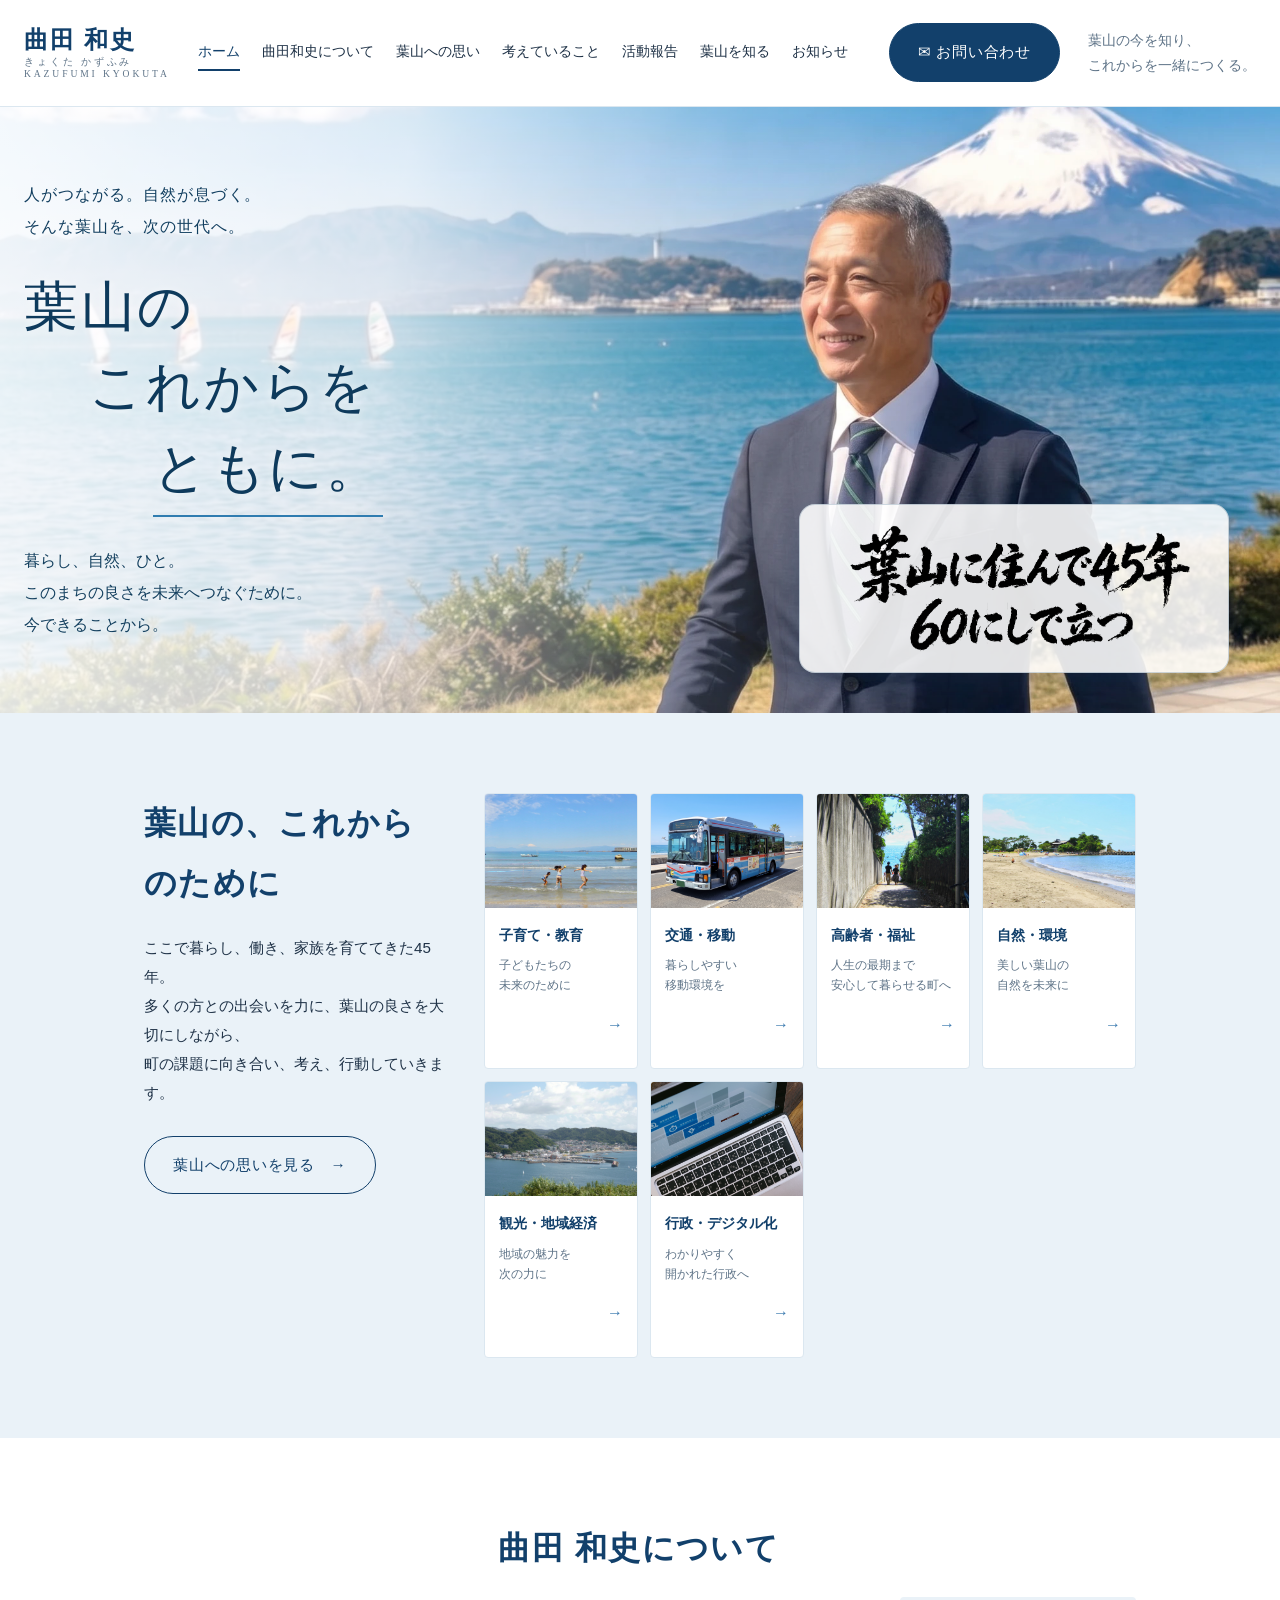
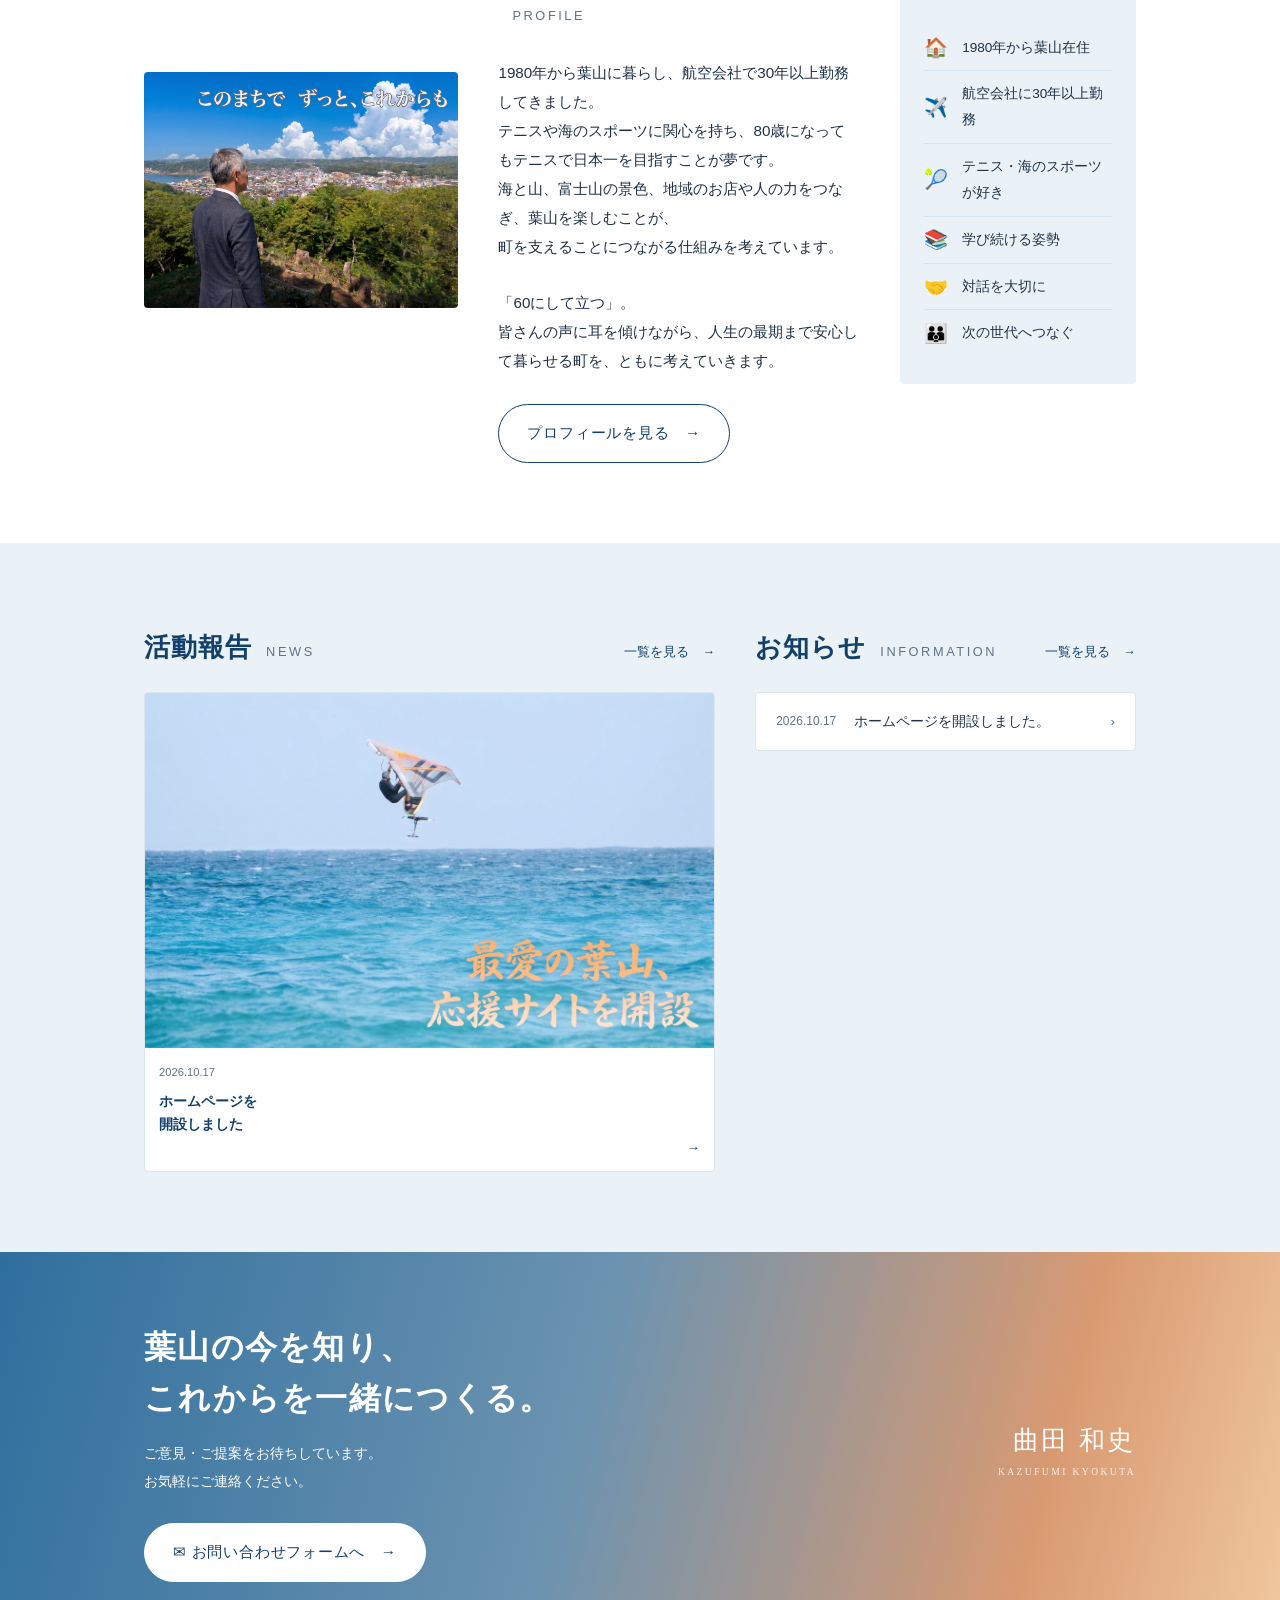
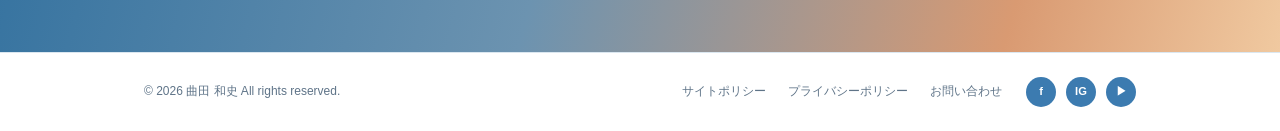
==== commit 41906478: "トップの写真を差し替え、ファイル名を実サイズ(2000x1324)に変更 Co-Authored-By: Claude Sonnet 5.5 <noreply@anthropic.com>" ====
--- a/index.html
+++ b/index.html
@@ -45,7 +45,7 @@
 
     <!-- メイン写真。assets/images フォルダに置いた画像ファイルを、パスで指定している。
          alt は写真が表示できないときに代わりに読まれる説明文なので、内容がわかるように書く -->
-    <img class="hero__bg" src="assets/images/hero-kyokuta-portrait_2560x1696.png"
+    <img class="hero__bg" src="assets/images/hero-kyokuta-portrait_2000x1324.png"
          alt="葉山の海辺に立つ曲田和史。背景に江ノ島と富士山、海にはウィンドサーフィン">
 
     <div class="hero__inner">
